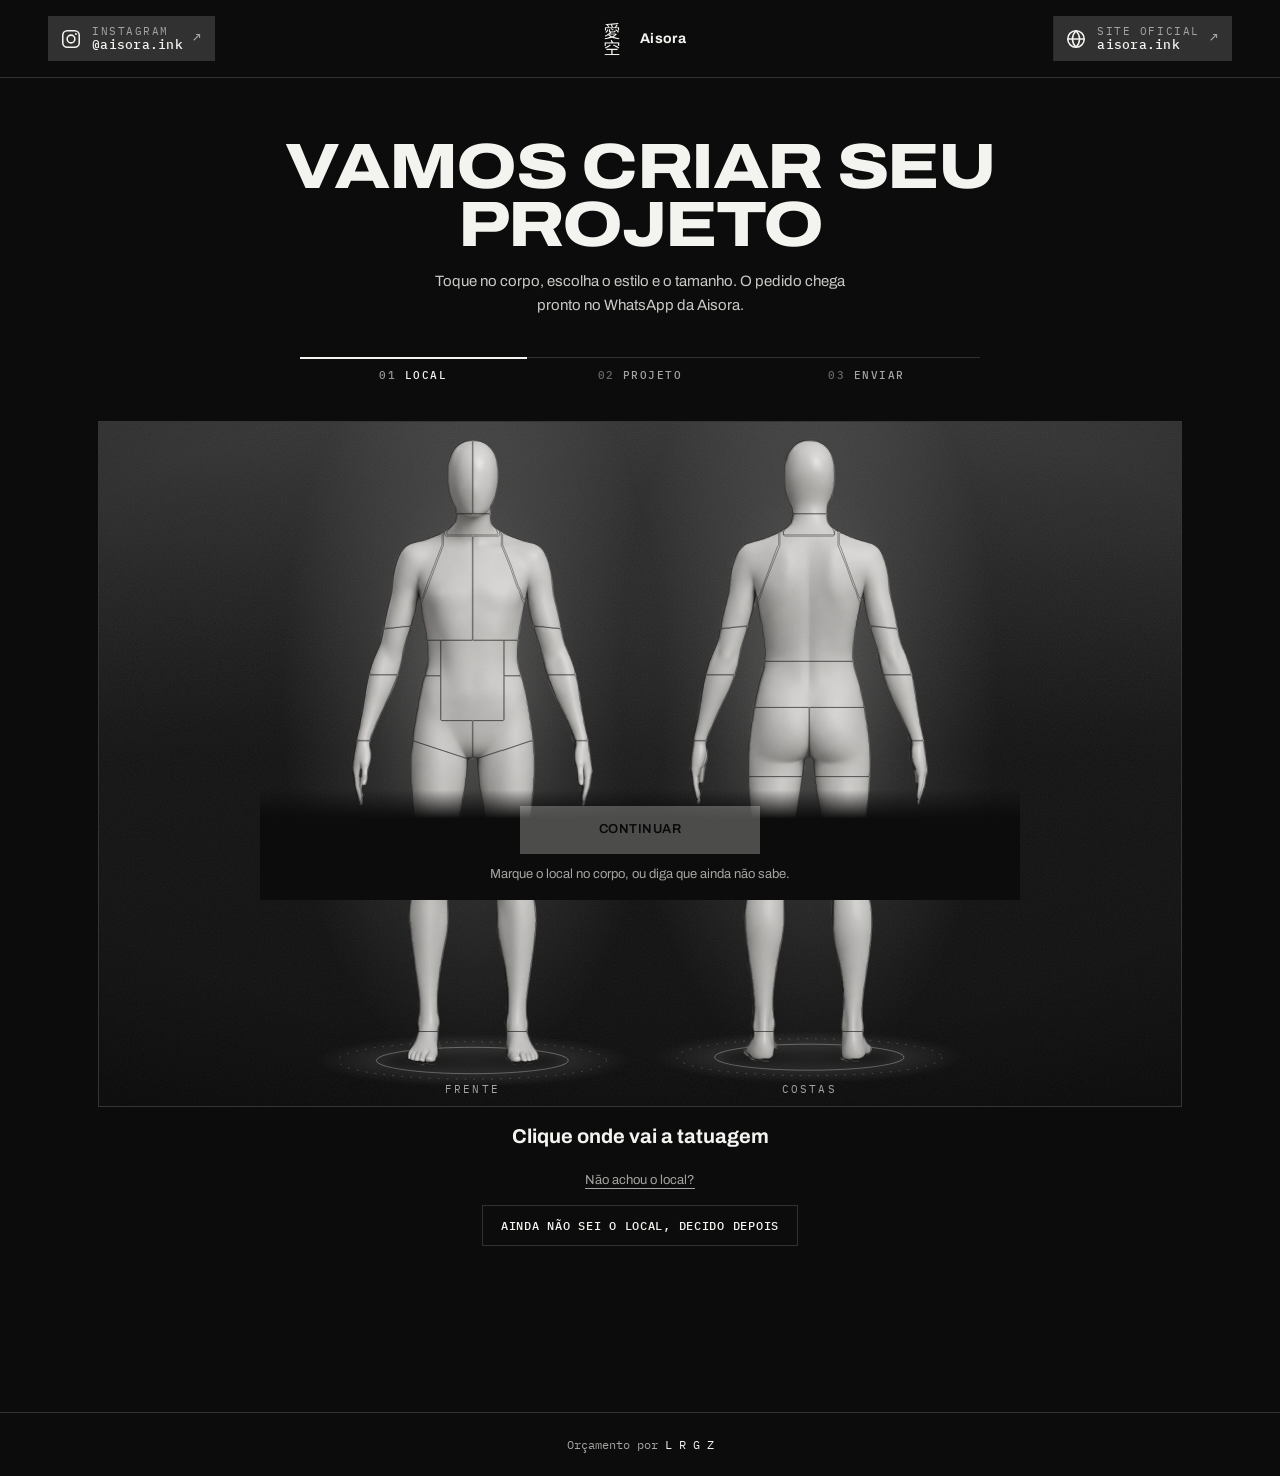
==== aisora/index.html @ 83a8e8f6 "Cliente Aisora (modo WhatsApp, sem agenda) + raiz fixa no Maronez Co-Authored-By: Claude Opus 5.5 <n" ====
<!doctype html>
<html lang="pt-BR">
<head>
<meta charset="utf-8">
<meta name="viewport" content="width=device-width, initial-scale=1">
<title>Orçamento | Aisora Tattoo</title>
<meta name="description" content="Toque no corpo, escolha o estilo e o tamanho. O pedido chega pronto no WhatsApp da Aisora.">
<meta name="robots" content="noindex">
<meta name="theme-color" content="#0c0c0c">
<meta property="og:title" content="Orçamento | Aisora Tattoo">
<meta property="og:description" content="Toque no corpo, escolha o estilo e o tamanho. O pedido chega pronto no WhatsApp da Aisora.">
<meta property="og:type" content="website">
<meta property="og:image" content="https://azeugral.github.io/aisora/img/og.jpg">
<link rel="icon" href="../clientes/aisora/favicon-32.png">
<link rel="apple-touch-icon" href="../clientes/aisora/icon-192.png">
<link rel="preconnect" href="https://fonts.googleapis.com">
<link rel="preconnect" href="https://fonts.gstatic.com" crossorigin>
<link rel="stylesheet" href="https://fonts.googleapis.com/css2?family=Archivo:wdth,wght@62..125,400..900&amp;family=IBM+Plex+Mono:wght@400;500&amp;family=Instrument+Serif:ital@0;1&amp;display=swap" data-fontes="1">
<link rel="stylesheet" href="../app.css?v=19">
<link rel="stylesheet" href="../clientes/aisora/skin.css?v=19" data-skin="1">
<style>body{background:#0c0c0c}</style>
</head>
<body>
<header class="topo"><a id="insta" target="_blank" rel="noopener" hidden></a><div class="marca"><img id="logo" alt=""><strong id="marca"></strong></div><a id="voltar" hidden></a></header>
<main>
<div class="cab"><h1 id="t-titulo"></h1><p class="lead" id="t-sub"></p></div>
<ol class="pr" id="pr"></ol>
<section id="local" class="local" aria-label="Escolha o local da tatuagem">
<div class="controles"><div class="grupo" id="grupo-v"><span class="rot">Vista</span><div class="seg" id="seg-v" role="group" aria-label="Vista"><button data-v="f">Frente</button><button data-v="b">Costas</button></div></div></div>
<div class="palco-wrap"><svg id="palco" xmlns="http://www.w3.org/2000/svg" preserveAspectRatio="xMidYMid meet" role="group" aria-label="Manequim: toque na região da tatuagem"><defs><clipPath id="cv"><rect id="cvr"/></clipPath><radialGradient id="g-luz"><stop offset="0" class="luz0"/><stop offset=".55" class="luz5"/><stop offset="1" class="luz1"/></radialGradient><radialGradient id="g-chao"><stop offset="0" class="chao0"/><stop offset="1" class="chao1"/></radialGradient></defs><g id="cena" aria-hidden="true"></g><image id="corpo" clip-path="url(#cv)"/><g id="zonas"></g><g id="sel"></g><g id="rotulos"></g></svg></div>
<p class="legenda" id="legenda" aria-live="polite"></p>
<div class="painel" id="painel"></div>
</section>
<section id="tela" class="tela" hidden></section>
<div class="acao" id="acao"></div>
<div id="ag-verif" class="ag-verif"></div>
</main>
<footer class="rod">Orçamento por <a href="https://lrgz.com.br">L R G Z</a></footer>
<script>window.MANEQUIM_BASE="../";window.MANEQUIM_CLIENTE={"slug": "aisora", "nome": "Aisora", "titulo": "Orçamento | Aisora Tattoo", "site": "https://azeugral.github.io/aisora/", "siteRotulo": "aisora.ink", "dominios": [], "modo": "whatsapp", "whatsapp": "5511993696958", "instagram": "https://www.instagram.com/aisora.ink/", "logo": "clientes/aisora/logo.webp", "favicon": "clientes/aisora/favicon-32.png", "icone192": "clientes/aisora/icon-192.png", "css": "clientes/aisora/skin.css", "og": "https://azeugral.github.io/aisora/img/og.jpg", "fontes": "https://fonts.googleapis.com/css2?family=Archivo:wdth,wght@62..125,400..900&family=IBM+Plex+Mono:wght@400;500&family=Instrument+Serif:ital@0;1&display=swap", "tema": {"fundo": "#0c0c0c", "texto": "#f3f3f0", "titulo": "#f3f3f0", "apoio": "#a4a4a1", "linha": "rgba(243,243,240,.16)", "palco": "#111111", "destaque": "#f3f3f0", "sobre-destaque": "#060606", "destaque-texto": "#f3f3f0", "zona": "rgba(243,243,240,.2)", "selecao": "rgba(243,243,240,.55)", "chanfro": "0px", "f-titulo": "\"Archivo\", \"Helvetica Neue\", Arial, sans-serif", "f-texto": "\"Archivo\", \"Helvetica Neue\", Arial, sans-serif", "f-rotulo": "\"IBM Plex Mono\", ui-monospace, monospace"}, "textos": {"titulo": "Vamos criar seu projeto", "sub": "Toque no corpo, escolha o estilo e o tamanho. O pedido chega pronto no WhatsApp da Aisora.", "ola": "Olá, Aisora!", "fecho": "Gostaria de saber sobre disponibilidade e os próximos passos. Se precisar, mando referências por aqui.", "ideia": "Ex.: uma hannya com flores, descendo pelo antebraço."}, "estilos": [{"nome": "Blackwork", "foto": "clientes/aisora/blackwork.jpg"}, {"nome": "Geek / Anime", "foto": "clientes/aisora/geek.jpg"}, {"nome": "Oriental", "foto": "clientes/aisora/oriental.jpg"}, {"nome": "Arte disponível", "foto": "clientes/aisora/disponivel.jpg"}], "tamanhos": ["Pequeno · até 10 cm", "Médio · 10 a 20 cm", "Grande · 20 a 30 cm", "Fechamento · 30 cm ou mais"], "cores": ["Preto e branco", "Preto e vermelho"]};</script>
<script src="../app.js?v=19"></script>
</body>
</html>
---- app.css ----
/* LRGZ Manequim v5. Cores e fontes vêm do JSON do cliente. Tudo centrado e simétrico. */
:root {
  --fundo: #0d0d0d; --texto: #f2f1ec; --apoio: #8f8d88; --linha: rgba(255, 255, 255, .14);
  --destaque: #fff; --sobre-destaque: #0d0d0d; --palco: #161616;
  --zona: rgba(255, 255, 255, .22); --selecao: rgba(255, 255, 255, .5); --contorno: rgba(10, 10, 10, .32);
  --f-titulo: "Unbounded", system-ui, sans-serif; --f-texto: "IBM Plex Sans", system-ui, sans-serif; --f-rotulo: "JetBrains Mono", ui-monospace, monospace;
  --chanfro: 0px; --ease: cubic-bezier(.16, .84, .32, 1); --lado: clamp(16px, 4vw, 48px); --larg: 1180px;
}
* { box-sizing: border-box; }
[hidden] { display: none !important; }
html { -webkit-text-size-adjust: 100%; scroll-padding-top: 16px; }
body { margin: 0; background: var(--fundo); color: var(--texto); font: 400 16px/1.55 var(--f-texto); overflow-x: hidden; -webkit-font-smoothing: antialiased; }
button, input, textarea { font: inherit; color: inherit; }
button { cursor: pointer; -webkit-tap-highlight-color: transparent; }
:focus-visible { outline: 2px solid var(--destaque); outline-offset: 3px; }
em { font-style: normal; color: var(--apoio); font-weight: 400; }

/* ---------- topo e cabeçalho ---------- */
.topo { display: grid; grid-template-columns: 1fr auto 1fr; align-items: center; gap: 16px; padding: 16px var(--lado); border-bottom: 1px solid var(--linha); }
.topo > a { --c: var(--chanfro, 10px); display: inline-flex; align-items: center; gap: 10px; max-width: 100%; padding: 8px 14px 8px 12px; color: var(--texto); background: var(--linha); text-decoration: none; font: 500 13px/1.15 var(--f-rotulo); letter-spacing: .02em; clip-path: polygon(0 0, calc(100% - var(--c)) 0, 100% var(--c), 100% 100%, var(--c) 100%, 0 calc(100% - var(--c))); transition: background .3s var(--ease), color .3s var(--ease); }
.topo > a span { display: grid; min-width: 0; white-space: nowrap; }
.topo > a span, .topo > a small { overflow: hidden; text-overflow: ellipsis; }
.topo > a small { font: 400 11px/1.3 var(--f-rotulo); letter-spacing: .14em; text-transform: uppercase; color: var(--apoio); }
.topo > a svg { width: 22px; height: 22px; flex: none; fill: none; stroke: var(--titulo, currentColor); stroke-width: 1.7; }
.topo > a svg .p { fill: var(--titulo, currentColor); stroke: none; }
.topo > a i { font-style: normal; color: var(--apoio); transition: transform .3s var(--ease), color .3s var(--ease); }
.topo > a:hover, .topo > a:focus-visible { background: var(--destaque); color: var(--sobre-destaque); outline: none; }
.topo > a:hover small, .topo > a:hover i, .topo > a:focus-visible small, .topo > a:focus-visible i { color: var(--sobre-destaque); }
.topo > a:hover svg, .topo > a:focus-visible svg { stroke: var(--sobre-destaque); }
.topo > a:hover svg .p, .topo > a:focus-visible svg .p { fill: var(--sobre-destaque); }
.topo > a:hover i { transform: translate(2px, -2px); }
#insta { justify-self: start; }
#voltar { justify-self: end; }
.marca { display: flex; align-items: center; gap: 10px; grid-column: 2; }
.marca img { height: 36px; width: auto; display: block; }
.marca strong { font: 700 14px/1 var(--f-titulo); letter-spacing: .02em; }

main { max-width: var(--larg); margin: 0 auto; padding: clamp(28px, 5vw, 60px) var(--lado) 0; }
.cab { text-align: center; }
h1 { margin: 0; font: 800 clamp(36px, 6vw, 76px)/1.02 var(--f-titulo); color: var(--titulo, var(--texto)); }
.lead { margin: 16px auto clamp(26px, 4vw, 40px); max-width: 46ch; color: var(--apoio); }

/* ---------- passos ---------- */
.pr { list-style: none; margin: 0 auto; padding: 0; max-width: 680px; display: grid; grid-template-columns: repeat(var(--n, 3), 1fr); }
.pr li { position: relative; border-top: 1px solid var(--linha); }
.pr li::before { content: ""; position: absolute; left: 0; top: -1px; height: 2px; width: 0; background: var(--destaque); transition: width .5s var(--ease); }
.pr li.d::before, .pr li.on::before { width: 100%; }
.pr button { width: 100%; background: none; border: 0; padding: 12px 0 0; text-align: center; color: var(--apoio); font: 400 12px var(--f-rotulo); text-transform: uppercase; letter-spacing: .08em; }
.pr button span { margin-right: 8px; opacity: .6; }
.pr li.on button, .pr li.d button { color: var(--texto); }
.pr button:disabled { cursor: default; }

/* ---------- local: manequim ---------- */
.local { padding-top: clamp(22px, 3vw, 34px); }
.controles { display: flex; justify-content: center; align-items: flex-end; gap: 10px 32px; margin-bottom: 16px; }
.grupo { display: flex; flex-direction: column; align-items: center; gap: 6px; }
.seg { display: inline-grid; grid-auto-flow: column; grid-auto-columns: 1fr; border: 1px solid var(--linha); }
.seg button { min-width: 112px; background: none; border: 0; padding: 11px 18px; font: 500 12px var(--f-rotulo); text-transform: uppercase; letter-spacing: .06em; color: var(--apoio); transition: background-color .3s var(--ease), color .3s var(--ease); }
.seg button + button { border-left: 1px solid var(--linha); }
.seg button:hover { color: var(--texto); }
.seg button[aria-pressed="true"] { background: var(--destaque); color: var(--sobre-destaque); }
#grupo-v { display: none; }
@media (min-width: 761px) { .controles { display: none; } }

.palco-wrap { position: relative; background: var(--palco); border: 1px solid var(--linha); overflow: hidden;
  --luz: color-mix(in srgb, var(--titulo, #fff) 46%, transparent); --anel: color-mix(in srgb, var(--titulo, #fff) 34%, transparent);
  --grao: url("data:image/svg+xml,%3Csvg xmlns='http://www.w3.org/2000/svg' width='180' height='180'%3E%3Cfilter id='n'%3E%3CfeTurbulence type='fractalNoise' baseFrequency='.85' numOctaves='2' stitchTiles='stitch'/%3E%3CfeColorMatrix values='0 0 0 0 1 0 0 0 0 1 0 0 0 0 1 0 0 0 .07 0'/%3E%3C/filter%3E%3Crect width='100%25' height='100%25' filter='url(%23n)'/%3E%3C/svg%3E"); }
/* palco estilizado: ciclorama escuro com luz de cima, chão mais fundo, grão de filme e vinheta */
#palco, .mini-wrap { background:
  radial-gradient(ellipse 120% 95% at 50% 42%, transparent 52%, rgba(0, 0, 0, .55) 100%),
  var(--grao, none),
  linear-gradient(180deg, color-mix(in srgb, var(--palco) 86%, #fff) 0%, var(--palco) 48%, color-mix(in srgb, var(--palco) 82%, #000) 84%, color-mix(in srgb, var(--palco) 62%, #000) 100%); }
#cena { pointer-events: none; }
#cena .luz { fill: url(#g-luz); }
#cena .chao { fill: url(#g-chao); }
#cena .anel { fill: none; stroke: var(--anel); stroke-width: 1; vector-effect: non-scaling-stroke; }
#cena .a2 { stroke-dasharray: 2 7; opacity: .55; }
.luz0 { stop-color: var(--luz); stop-opacity: .62; } .luz5 { stop-color: var(--luz); stop-opacity: .2; } .luz1 { stop-color: var(--luz); stop-opacity: 0; }
.chao0 { stop-color: var(--luz); stop-opacity: .5; } .chao1 { stop-color: var(--luz); stop-opacity: 0; }
.palco-wrap::before, .palco-wrap::after { content: ""; position: absolute; top: 50%; width: 1px; height: 0; }
#palco { display: block; width: 100%; height: min(76vh, 820px); touch-action: manipulation; -webkit-user-select: none; user-select: none; }
#corpo { pointer-events: none; }
.z { fill: rgba(0, 0, 0, 0); stroke: rgba(20, 18, 16, .38); stroke-opacity: 1; stroke-width: 1; vector-effect: non-scaling-stroke; cursor: pointer; transition: fill .25s var(--ease); }
.z:hover, .z:focus-visible { fill: var(--zona); outline: none; }
.z.on { fill: rgba(0, 0, 0, 0); }
.hz { fill: var(--selecao); stroke: var(--destaque); stroke-width: 2; vector-effect: non-scaling-stroke; pointer-events: none; animation: pulso 2.6s ease-in-out infinite; }
@keyframes pulso { 50% { fill-opacity: .7; } }
#rotulos text { fill: var(--apoio); font-family: var(--f-rotulo); letter-spacing: .2em; text-anchor: middle; }
.legenda { margin: 16px 0 0; min-height: 1.6em; text-align: center; font: 700 clamp(16px, 2vw, 20px)/1.3 var(--f-titulo); color: var(--titulo, var(--texto)); transition: color .2s; }
.legenda.pre { color: var(--apoio); }
.painel { display: flex; flex-direction: column; align-items: center; gap: 12px; margin-top: 14px; }
.linha { display: flex; flex-direction: column; align-items: center; gap: 7px; }
.rot { font: 400 11px var(--f-rotulo); color: var(--apoio); text-transform: uppercase; letter-spacing: .08em; }
.rot em { text-transform: none; letter-spacing: 0; opacity: .8; }
.dica { margin: 0; text-align: center; color: var(--apoio); font-size: 14px; }
.pular { margin-top: 6px; background: none; border: 1px solid var(--linha); padding: 12px 18px; color: var(--texto); font: 500 12px var(--f-rotulo); text-transform: uppercase; letter-spacing: .06em; transition: border-color .3s var(--ease), background-color .3s var(--ease); }
.pular:hover { border-color: var(--texto); }
.outro { width: min(420px, 100%); text-align: center; margin-top: 4px; }
.outro summary { cursor: pointer; list-style: none; color: var(--apoio); font: 400 13px var(--f-texto); text-decoration: underline; text-underline-offset: 4px; }
.outro summary::-webkit-details-marker { display: none; }
.outro input { display: block; width: 100%; margin: 10px auto 0; text-align: center; }

/* ---------- telas 2 e 3 ---------- */
.tela { max-width: 760px; margin: 0 auto; padding-top: clamp(26px, 4vw, 40px); }
.entra { animation: entra .45s var(--ease); }
@keyframes entra { from { opacity: 0; transform: translateY(10px); } }
h3 { margin: 30px 0 14px; text-align: center; font: 400 12px var(--f-rotulo); color: var(--apoio); text-transform: uppercase; letter-spacing: .1em; }
h3:first-child { margin-top: 0; }
.estilos { display: grid; gap: 10px; grid-template-columns: repeat(3, minmax(0, 1fr)); }
.estilos.g2, .estilos.g4 { grid-template-columns: repeat(2, minmax(0, 1fr)); }
.estilos.g1 { grid-template-columns: minmax(0, 280px); justify-content: center; }
.estilos button { position: relative; padding: 0; aspect-ratio: 4/5; overflow: hidden; background: var(--palco); border: 1px solid var(--linha); transition: border-color .3s var(--ease); }
.estilos img { width: 100%; height: 100%; object-fit: cover; display: block; transition: transform .7s var(--ease), opacity .3s; }
.estilos .sem { display: grid; place-items: center; height: 100%; }
.estilos .sem img { width: 34%; height: auto; opacity: .35; }
.estilos button:hover img { transform: scale(1.04); }
.estilos b { position: absolute; left: 0; right: 0; bottom: 0; padding: 12px 8px; background: linear-gradient(transparent, rgba(0, 0, 0, .78)); text-align: center; font: 700 13px var(--f-titulo); text-transform: uppercase; color: #fff; }
.estilos button[aria-pressed="true"] { border-color: var(--destaque); box-shadow: inset 0 0 0 2px var(--destaque); }
.estilos button[aria-pressed="true"] b { background: var(--destaque); color: var(--sobre-destaque); }
.grade { display: grid; gap: 0; grid-template-columns: repeat(4, minmax(0, 1fr)); border: 1px solid var(--linha); }
.grade.g2 { grid-template-columns: repeat(2, minmax(0, 1fr)); }
.grade.g3 { grid-template-columns: repeat(3, minmax(0, 1fr)); }
.grade button { display: flex; flex-direction: column; align-items: center; justify-content: center; gap: 4px; min-height: 84px; padding: 14px 8px; background: none; border: 0; text-align: center; transition: background-color .3s var(--ease), color .3s var(--ease); }
.grade button + button { border-left: 1px solid var(--linha); }
.grade b { font: 700 14px/1.2 var(--f-titulo); }
.grade small { font: 400 12px var(--f-rotulo); color: var(--apoio); }
.grade button:hover { background: rgba(255, 255, 255, .04); }
.grade button[aria-pressed="true"] { background: var(--destaque); color: var(--sobre-destaque); }
.grade button[aria-pressed="true"] small { color: inherit; opacity: .8; }

.resumo { display: grid; grid-template-columns: 180px minmax(0, 1fr); border: 1px solid var(--linha); margin-bottom: 26px; }
.mini-wrap { --grao: none; border-right: 1px solid var(--linha); display: grid; place-items: center; min-height: 180px; }
.mini { width: 100%; height: 100%; aspect-ratio: 1; display: block; }
.mini-wrap:has(.mini-vazio) { min-height: 0; height: auto; padding: 10px; }
.mini-vazio { padding: 16px; text-align: center; color: var(--apoio); font-size: 14px; }
.resumo dl { margin: 0; }
.resumo dl div { display: grid; grid-template-columns: 92px minmax(0, 1fr) auto; align-items: center; gap: 12px; padding: 12px 16px; border-bottom: 1px solid var(--linha); }
.resumo dl div:last-child { border-bottom: 0; }
.resumo dt { font: 400 11px var(--f-rotulo); color: var(--apoio); text-transform: uppercase; letter-spacing: .08em; }
.resumo dd { margin: 0; font-weight: 600; overflow-wrap: anywhere; }
.alt { background: none; border: 0; padding: 4px 0; color: var(--apoio); font: 400 12px var(--f-rotulo); text-decoration: underline; text-underline-offset: 3px; }
.alt:hover { color: var(--texto); }
.campos { display: grid; grid-template-columns: minmax(0, 1fr) 160px; gap: 14px; }
.fld { margin-bottom: 14px; }
.fld label { display: block; margin-bottom: 7px; font: 400 11px var(--f-rotulo); color: var(--apoio); text-transform: uppercase; letter-spacing: .08em; }
.fld label em { text-transform: none; letter-spacing: 0; }
input, textarea { width: 100%; background: transparent; border: 1px solid var(--linha); border-radius: 0; padding: 13px 14px; font-size: 16px; transition: border-color .3s var(--ease); resize: vertical; }
input:focus, textarea:focus { border-color: var(--texto); outline: none; }
::placeholder { color: var(--apoio); opacity: .8; }
[aria-invalid="true"] { border-color: var(--erro, #e5484d); }
.err { margin: 6px 0 0; color: var(--erro, #e5484d); font-size: 13px; }
.nota { margin: 6px 0 0; text-align: center; color: var(--apoio); font-size: 14px; }
.copiado { text-align: center; color: var(--apoio); font-size: 14px; }

/* ---------- horário: agenda do Google ou preferência de dias ---------- */
.ag { display: grid; grid-template-columns: minmax(0, 1.2fr) minmax(0, 1fr); border: 1px solid var(--linha); }
.ag-cal { padding: 16px; }
.ag-topo { display: flex; align-items: center; justify-content: space-between; gap: 10px; margin-bottom: 12px; }
.ag-topo strong { font: 700 15px/1 var(--f-titulo); text-transform: capitalize; }
.ag-seta { width: 44px; height: 44px; background: none; border: 1px solid var(--linha); font-size: 20px; line-height: 1; transition: border-color .3s var(--ease); }
.ag-seta:hover:not(:disabled) { border-color: var(--texto); }
.ag-seta:disabled { opacity: .3; cursor: default; }
.ag-grade { display: grid; grid-template-columns: repeat(7, minmax(0, 1fr)); gap: 4px; }
.ag-sem { padding: 4px 0; text-align: center; font: 400 11px var(--f-rotulo); color: var(--apoio); text-transform: uppercase; letter-spacing: .06em; }
.ag-dia { display: grid; place-items: center; height: 42px; min-width: 0; padding: 0; background: none; border: 1px solid var(--linha); font-size: 15px; transition: background-color .25s var(--ease), border-color .25s var(--ease), color .25s var(--ease); }
.ag-dia.off { border-color: transparent; color: var(--apoio); opacity: .4; }
button.ag-dia:hover { border-color: var(--texto); }
.ag-dia[aria-pressed="true"], .ag-hora[aria-pressed="true"] { background: var(--destaque); border-color: var(--destaque); color: var(--sobre-destaque); }
.ag-horas { padding: 16px; border-left: 1px solid var(--linha); min-width: 0; }
.ag-rot { margin: 0 0 10px; color: var(--apoio); font-size: 14px; }
.ag-rot::first-letter { text-transform: uppercase; }
.ag-lista { display: grid; grid-template-columns: repeat(3, minmax(0, 1fr)); gap: 6px; }
.ag-hora { min-height: 44px; background: none; border: 1px solid var(--linha); font: 500 14px var(--f-rotulo); transition: background-color .25s var(--ease), border-color .25s var(--ease), color .25s var(--ease); }
.ag-hora:hover { border-color: var(--texto); }
.ag-msg { margin: 0; padding: 18px 0; text-align: center; color: var(--apoio); font-size: 14px; }
.ag-horas .ag-msg { padding: 0; text-align: left; }
.ag-aviso { margin: 0 0 18px; padding: 12px 14px; border: 1px solid var(--erro, #e5484d); color: var(--texto); text-align: center; font-size: 14px; }
.grade.ag-chips { grid-template-columns: repeat(var(--n, 6), minmax(0, 1fr)); }
.grade.ag-chips button { min-height: 60px; }
.ag-pe { display: flex; justify-content: center; margin-top: 18px; }
.ag-combinar[aria-pressed="true"] { background: var(--destaque); border-color: var(--destaque); color: var(--sobre-destaque); }
.ag-verif:empty { display: none; }
.ag-verif { display: flex; justify-content: center; margin: 10px 0 0; }

/* ---------- barra de ação: simétrica ---------- */
.acao { position: sticky; bottom: 0; z-index: 5; max-width: 760px; margin-left: auto; margin-right: auto; display: grid; grid-template-columns: 1fr auto 1fr; align-items: center; gap: 16px; margin-top: 26px; margin-bottom: 0; padding: 16px 0 calc(16px + env(safe-area-inset-bottom)); background: linear-gradient(transparent, var(--fundo) 26%); }
.acao .vt { justify-self: start; }
.acao .falta { grid-column: 1 / -1; justify-self: center; margin-top: -6px; color: var(--apoio); font-size: 13px; text-align: center; }
.acao .falta:empty { display: none; }
.b { display: inline-flex; align-items: center; justify-content: center; min-width: 240px; background: var(--destaque); color: var(--sobre-destaque); border: 0; padding: 16px 28px; font: 600 13px/1.2 var(--f-titulo); text-transform: uppercase; letter-spacing: .04em; text-align: center; text-decoration: none; clip-path: polygon(var(--chanfro) 0, 100% 0, 100% calc(100% - var(--chanfro)), calc(100% - var(--chanfro)) 100%, 0 100%, 0 var(--chanfro)); transition: filter .3s var(--ease), opacity .3s var(--ease), transform .2s var(--ease); }
.b:hover { filter: brightness(1.18); }
.b:active { transform: scale(.98); }
.b:disabled { opacity: .28; cursor: not-allowed; transform: none; filter: none; }
.vt { background: none; border: 1px solid var(--linha); padding: 12px 16px; font: 400 12px var(--f-rotulo); text-transform: uppercase; letter-spacing: .06em; transition: border-color .3s var(--ease); }
.vt:hover { border-color: var(--texto); }
.rod { margin-top: 30px; padding: 24px var(--lado); border-top: 1px solid var(--linha); color: var(--apoio); font: 400 12px var(--f-rotulo); text-align: center; }
.rod a { color: var(--texto); text-decoration: none; }

/* ---------- embutido no site do cliente (?embed=1) ---------- */
.embed .topo, .embed .cab, .embed #pr, .embed .acao, .embed .rod, .embed #tela { display: none !important; }
.embed body { overflow: hidden; }
.embed main { max-width: none; padding: 10px 10px 14px; }
.embed .local { padding-top: 0; }
.embed .controles { margin-bottom: 10px; }
.embed #palco { height: 470px; }
.embed .legenda { margin-top: 10px; }

/* ---------- celular ---------- */
@media (max-width: 760px) {
  .topo { gap: 10px; padding: 12px var(--lado); }
  .topo > a { padding: 10px; }
  .topo > a span, .topo > a i { display: none; }
  .lead { font-size: 15px; }
  .controles { flex-wrap: wrap; }
  #grupo-v { display: flex; }
  .controles { gap: 10px 20px; }
  .seg button { min-width: 0; padding: 10px 14px; }
  #palco { height: 60svh; }
  .embed #palco { height: 420px; }
  .estilos, .estilos.g4 { grid-template-columns: repeat(2, minmax(0, 1fr)); }
  .estilos.g3 > :last-child:nth-child(odd) { grid-column: 1 / -1; aspect-ratio: auto; height: 120px; }
  .grade, .grade.g3 { grid-template-columns: repeat(2, minmax(0, 1fr)); }
  .grade button:nth-child(odd) { border-left: 0; }
  .grade button:nth-child(n + 3) { border-top: 1px solid var(--linha); }
  .grade button + button:nth-child(even) { border-left: 1px solid var(--linha); }
  .ag { grid-template-columns: 1fr; }
  .ag-cal { padding: 12px 10px; }
  .ag-horas { border-left: 0; border-top: 1px solid var(--linha); padding: 14px 10px; }
  .ag-dia { height: 40px; }
  .grade.ag-chips { grid-template-columns: repeat(3, minmax(0, 1fr)); }
  .grade.ag-chips button, .grade.ag-chips button + button { border: 0; border-right: 1px solid var(--linha); border-bottom: 1px solid var(--linha); }
  .grade.ag-chips button:nth-child(3n) { border-right: 0; }
  .grade.ag-chips button:nth-last-child(-n + 3):nth-child(3n + 1), .grade.ag-chips button:nth-last-child(-n + 3):nth-child(3n + 1) ~ button { border-bottom: 0; }
  .pr button { font-size: 11px; letter-spacing: .04em; }
  .pr button span { margin-right: 4px; }
  .resumo { grid-template-columns: 1fr; }
  .mini-wrap { border-right: 0; border-bottom: 1px solid var(--linha); min-height: 0; height: 170px; }
  .mini { aspect-ratio: auto; }
  .resumo dl div { grid-template-columns: 74px minmax(0, 1fr) auto; padding: 11px 14px; }
  .campos { grid-template-columns: minmax(0, 1fr) 110px; gap: 10px; }
  .acao { grid-template-columns: auto minmax(0, 1fr); gap: 10px; }
  .acao .falta { grid-column: 1 / -1; grid-row: 1; justify-self: center; text-align: center; }
  .acao .falta:empty { display: none; }
  .acao > span:first-child { display: none; }
  .b { min-width: 0; width: 100%; padding: 16px 14px; }
  .acao > span:first-child + .b { grid-column: 1 / -1; }
}
@media (prefers-reduced-motion: reduce) {
  *, *::before, *::after { animation: none !important; transition: none !important; }
}

/* ---------- demonstração (lrgz.com.br/agenda): o que o profissional recebe ---------- */
.demo-fim { text-align: center; }
.demo-fim .dm-intro { color: var(--apoio); max-width: 46ch; margin: 6px auto 22px; }
.dm-grade { display: grid; grid-template-columns: repeat(2, minmax(0, 1fr)); gap: 16px; text-align: left; }
.dm-grade.so { grid-template-columns: minmax(0, 520px); justify-content: center; }
.dm-rot { font: 500 12px/1.2 var(--f-rotulo); letter-spacing: .08em; text-transform: uppercase; color: var(--apoio); margin: 0 0 10px; }
.dm-zap { background: #0b141a; padding: 16px; border: 1px solid var(--linha); }
.dm-balao { position: relative; background: #005c4b; color: #e9edef; padding: 9px 12px 22px; font: 400 14px/1.45 system-ui, -apple-system, "Segoe UI", sans-serif; max-width: 92%; margin-left: auto; }
.dm-balao b { font-weight: 700; } .dm-balao i { font-style: italic; color: #e9edef; }
.dm-balao time { position: absolute; right: 10px; bottom: 5px; font-size: 11px; color: rgba(233, 237, 239, .65); }
.dm-cal { background: #fff; color: #1f1f1f; padding: 16px; border: 1px solid var(--linha); }
.dm-cal .dm-rot { color: #5f6368; }
.dm-ev { display: grid; gap: 4px; background: #e8f0fe; border-left: 4px solid #1a73e8; padding: 10px 12px; font: 400 14px/1.4 system-ui, -apple-system, "Segoe UI", sans-serif; }
.dm-ev b { font-weight: 600; } .dm-ev span { color: #3c4043; } .dm-ev small { color: #5f6368; font-size: 12.5px; margin-top: 4px; }
.dm-nota { color: #5f6368; font-size: 13px; margin: 10px 0 0; }
@media (max-width: 760px) { .dm-grade { grid-template-columns: 1fr; } .dm-zap, .dm-cal { padding: 12px; } }

/* ---------- telas estreitas (aparelho do lrgz.com.br/agenda, celulares pequenos) ---------- */
@media (max-width: 480px) {
  .pr button { font-size: 11px; letter-spacing: .02em; padding-top: 10px; line-height: 1.25; }
  .pr button span { display: block; margin: 0 0 3px; }
  .b { font-size: 11px; letter-spacing: .02em; padding: 15px 10px; }
  .acao { gap: 10px; }
  .campos { grid-template-columns: minmax(0, 1fr); }
  .resumo dl div { grid-template-columns: 68px minmax(0, 1fr) auto; gap: 8px; padding: 10px 12px; }
  .resumo dt { letter-spacing: .04em; }
  .estilos b { font-size: clamp(11px, 3.4vw, 12px); letter-spacing: 0; padding: 10px 6px; line-height: 1.2; overflow-wrap: anywhere; }
}

/* ---------- vitrine (?vitrine=1, dentro do lrgz.com.br/agenda): altura do conteúdo, sem barra presa ---------- */
.vitrine body { overflow: hidden; }
.vitrine #palco { height: clamp(440px, 118vw, 660px); }
.vitrine .acao { position: static; background: none; padding-bottom: 20px; }
.vitrine .rod { display: none; }
---- clientes/aisora/skin.css ----
/* Aisora: preto quase puro, off-white, Archivo expandida nos títulos, Plex Mono nos rótulos, cantos retos. */
:root { --w: #f3f3f0; --k: #060606; }
body { background: #0c0c0c; }
::selection { background: var(--w); color: var(--k); }

h1 { font: 800 clamp(34px, 6vw, 64px)/.9 var(--f-titulo); font-stretch: 118%; letter-spacing: -.025em; text-transform: uppercase; color: var(--w); }
.lead { font: 400 15px/1.6 var(--f-texto); color: #c9c9c6; }
h3 { font: 800 clamp(20px, 2.6vw, 28px)/1 var(--f-titulo); font-stretch: 112%; letter-spacing: -.01em; text-transform: uppercase; color: var(--w); }
h3 em { font: 400 italic .9em/1 "Instrument Serif", Georgia, serif; text-transform: none; letter-spacing: 0; color: #a4a4a1; }

.pr button { font: 500 11px/1 var(--f-rotulo); letter-spacing: .14em; text-transform: uppercase; }
.estilos b, .grade b { font-family: var(--f-titulo); font-weight: 700; font-stretch: 108%; text-transform: uppercase; letter-spacing: .01em; font-size: 15px; }
.estilos button { border-color: var(--linha); background: #000; }
.estilos img { filter: grayscale(1) brightness(.62) contrast(1.05); transition: filter .45s var(--ease), transform .7s var(--ease); }
.estilos button:hover img, .estilos button[aria-pressed="true"] img { filter: grayscale(1) brightness(1); }

/* dentro do site (vitrine): o capítulo do site já tem título e topo próprios; fundo transparente sobre a fumaça */
.vitrine, .vitrine body { background: transparent; }
.vitrine .topo, .vitrine .cab, .vitrine .rod { display: none; }
.vitrine main { padding-top: 4px; }
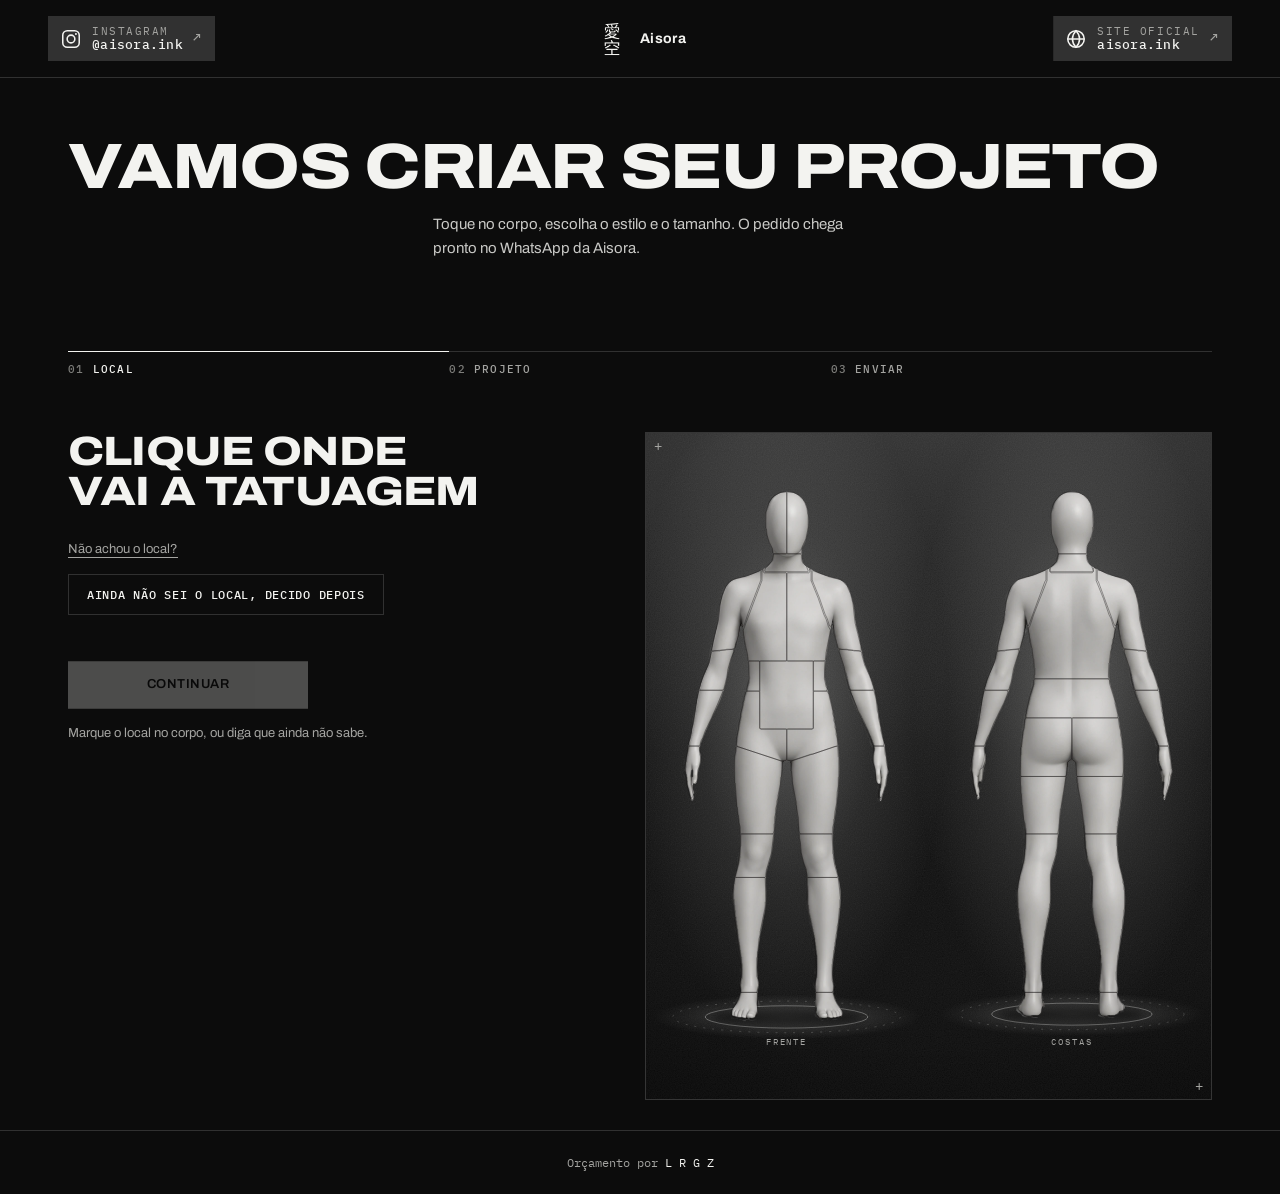
==== commit 82678d3f: "Aisora: layout lado a lado como o configurador original (passos na largura toda, opções à esquerda, " ====
--- a/aisora/index.html
+++ b/aisora/index.html
@@ -36,7 +36,7 @@
 <div id="ag-verif" class="ag-verif"></div>
 </main>
 <footer class="rod">Orçamento por <a href="https://lrgz.com.br">L R G Z</a></footer>
-<script>window.MANEQUIM_BASE="../";window.MANEQUIM_CLIENTE={"slug": "aisora", "nome": "Aisora", "titulo": "Orçamento | Aisora Tattoo", "site": "https://azeugral.github.io/aisora/", "siteRotulo": "aisora.ink", "dominios": [], "modo": "whatsapp", "whatsapp": "5511993696958", "instagram": "https://www.instagram.com/aisora.ink/", "logo": "clientes/aisora/logo.webp", "favicon": "clientes/aisora/favicon-32.png", "icone192": "clientes/aisora/icon-192.png", "css": "clientes/aisora/skin.css", "og": "https://azeugral.github.io/aisora/img/og.jpg", "fontes": "https://fonts.googleapis.com/css2?family=Archivo:wdth,wght@62..125,400..900&family=IBM+Plex+Mono:wght@400;500&family=Instrument+Serif:ital@0;1&display=swap", "tema": {"fundo": "#0c0c0c", "texto": "#f3f3f0", "titulo": "#f3f3f0", "apoio": "#a4a4a1", "linha": "rgba(243,243,240,.16)", "palco": "#111111", "destaque": "#f3f3f0", "sobre-destaque": "#060606", "destaque-texto": "#f3f3f0", "zona": "rgba(243,243,240,.2)", "selecao": "rgba(243,243,240,.55)", "chanfro": "0px", "f-titulo": "\"Archivo\", \"Helvetica Neue\", Arial, sans-serif", "f-texto": "\"Archivo\", \"Helvetica Neue\", Arial, sans-serif", "f-rotulo": "\"IBM Plex Mono\", ui-monospace, monospace"}, "textos": {"titulo": "Vamos criar seu projeto", "sub": "Toque no corpo, escolha o estilo e o tamanho. O pedido chega pronto no WhatsApp da Aisora.", "ola": "Olá, Aisora!", "fecho": "Gostaria de saber sobre disponibilidade e os próximos passos. Se precisar, mando referências por aqui.", "ideia": "Ex.: uma hannya com flores, descendo pelo antebraço."}, "estilos": [{"nome": "Blackwork", "foto": "clientes/aisora/blackwork.jpg"}, {"nome": "Geek / Anime", "foto": "clientes/aisora/geek.jpg"}, {"nome": "Oriental", "foto": "clientes/aisora/oriental.jpg"}, {"nome": "Arte disponível", "foto": "clientes/aisora/disponivel.jpg"}], "tamanhos": ["Pequeno · até 10 cm", "Médio · 10 a 20 cm", "Grande · 20 a 30 cm", "Fechamento · 30 cm ou mais"], "cores": ["Preto e branco", "Preto e vermelho"]};</script>
+<script>window.MANEQUIM_BASE="../";window.MANEQUIM_CLIENTE={"slug": "aisora", "nome": "Aisora", "titulo": "Orçamento | Aisora Tattoo", "site": "https://azeugral.github.io/aisora/", "siteRotulo": "aisora.ink", "dominios": [], "modo": "whatsapp", "whatsapp": "5511993696958", "instagram": "https://www.instagram.com/aisora.ink/", "logo": "clientes/aisora/logo.webp", "favicon": "clientes/aisora/favicon-32.png", "icone192": "clientes/aisora/icon-192.png", "css": "clientes/aisora/skin.css", "og": "https://azeugral.github.io/aisora/img/og.jpg", "fontes": "https://fonts.googleapis.com/css2?family=Archivo:wdth,wght@62..125,400..900&family=IBM+Plex+Mono:wght@400;500&family=Instrument+Serif:ital@0;1&display=swap", "tema": {"fundo": "#0c0c0c", "texto": "#f3f3f0", "titulo": "#f3f3f0", "apoio": "#a4a4a1", "linha": "rgba(243,243,240,.16)", "palco": "#111111", "destaque": "#f3f3f0", "sobre-destaque": "#060606", "destaque-texto": "#f3f3f0", "zona": "rgba(243,243,240,.2)", "selecao": "rgba(243,243,240,.55)", "chanfro": "0px", "f-titulo": "\"Archivo\", \"Helvetica Neue\", Arial, sans-serif", "f-texto": "\"Archivo\", \"Helvetica Neue\", Arial, sans-serif", "f-rotulo": "\"IBM Plex Mono\", ui-monospace, monospace"}, "textos": {"titulo": "Vamos criar seu projeto", "sub": "Toque no corpo, escolha o estilo e o tamanho. O pedido chega pronto no WhatsApp da Aisora.", "ola": "Olá, Aisora!", "fecho": "Gostaria de saber sobre disponibilidade e os próximos passos. Se precisar, mando referências por aqui.", "ideia": "Ex.: uma hannya com flores, descendo pelo antebraço."}, "estilos": [{"nome": "Blackwork", "foto": "clientes/aisora/blackwork.jpg"}, {"nome": "Geek / Anime", "foto": "clientes/aisora/geek.jpg"}, {"nome": "Oriental", "foto": "clientes/aisora/oriental.jpg"}, {"nome": "Arte disponível", "foto": "clientes/aisora/disponivel.jpg"}], "tamanhos": ["Pequeno · até 10 cm", "Médio · 10 a 20 cm", "Grande · 20 a 30 cm", "Fechamento · 30 cm ou mais"], "cores": ["Preto e branco", "Preto e vermelho"], "layout": "lado"};</script>
 <script src="../app.js?v=19"></script>
 </body>
 </html>
--- a/clientes/aisora/skin.css
+++ b/clientes/aisora/skin.css
@@ -18,3 +18,38 @@
 .vitrine, .vitrine body { background: transparent; }
 .vitrine .topo, .vitrine .cab, .vitrine .rod { display: none; }
 .vitrine main { padding-top: 4px; }
+
+/* layout "lado", posicionado como o configurador original do site da Aisora:
+   barra de passos na largura toda (rótulos à esquerda, traço fino), opções à esquerda e o manequim à direita em todos os passos */
+@media (min-width: 980px) {
+  main { display: grid; grid-template-columns: minmax(0, .95fr) minmax(0, 1.05fr); column-gap: clamp(30px, 5vw, 70px); align-items: start; max-width: 1240px; }
+  .cab { grid-column: 1 / -1; text-align: left; margin-bottom: clamp(30px, 4vw, 56px); }
+  .pr { grid-column: 1 / -1; grid-row: 2; max-width: none; margin: 0 0 clamp(30px, 4vw, 56px); }
+  .pr li::before { height: 1px; background: var(--w); }
+  .pr button { text-align: left; padding: 12px 8px 0 0; font-size: 10.5px; letter-spacing: .12em; }
+  .pr button span { opacity: 1; color: #7d7d7a; }
+  #local:not([hidden]) { display: contents; }
+  body:not([data-passo="0"]) #local[hidden] { display: contents !important; }
+  body:not([data-passo="0"]) .legenda, body:not([data-passo="0"]) .painel { display: none; }
+  body:not([data-passo="0"]) .palco-wrap { pointer-events: none; }
+  .controles { display: none; }
+  .palco-wrap { grid-column: 2; grid-row: 3 / span 4; position: relative; background: #111; border: 1px solid var(--linha); }
+  .palco-wrap::before, .palco-wrap::after { content: "+"; position: absolute; z-index: 2; width: auto; height: auto; top: auto; font: 400 14px var(--f-rotulo); color: var(--apoio); }
+  .palco-wrap::before { left: 8px; top: 4px; }
+  .palco-wrap::after { right: 8px; bottom: 4px; }
+  .vitrine #palco, #palco { height: clamp(520px, 52vw, 700px); }
+  .legenda { grid-column: 1; grid-row: 3; margin: 0; text-align: left; font: 800 clamp(28px, 3.2vw, 44px)/.98 var(--f-titulo); font-stretch: 118%; letter-spacing: -.02em; text-transform: uppercase; max-width: 14ch; }
+  .legenda.pre { color: var(--apoio); }
+  .painel { grid-column: 1; grid-row: 4; align-items: flex-start; margin-top: 26px; }
+  .linha { align-items: flex-start; }
+  .dica, .outro, .outro input { text-align: left; }
+  .outro input { margin-left: 0; }
+  .tela { grid-column: 1; grid-row: 3; max-width: none; margin: 0; padding-top: 0; }
+  .tela h3 { text-align: left; }
+  .tela h3:first-child { margin-top: 0; }
+  .estilos.g1 { justify-content: start; }
+  .nota, .copiado { text-align: left; }
+  .acao { grid-column: 1; grid-row: 5; max-width: none; margin: 30px 0 0; position: static; background: none; display: flex; flex-wrap: wrap; align-items: center; gap: 14px 18px; }
+  .acao > span:first-child:empty { display: none; }
+  .acao .falta { flex-basis: 100%; order: 3; justify-self: auto; text-align: left; margin: 0; }
+}
